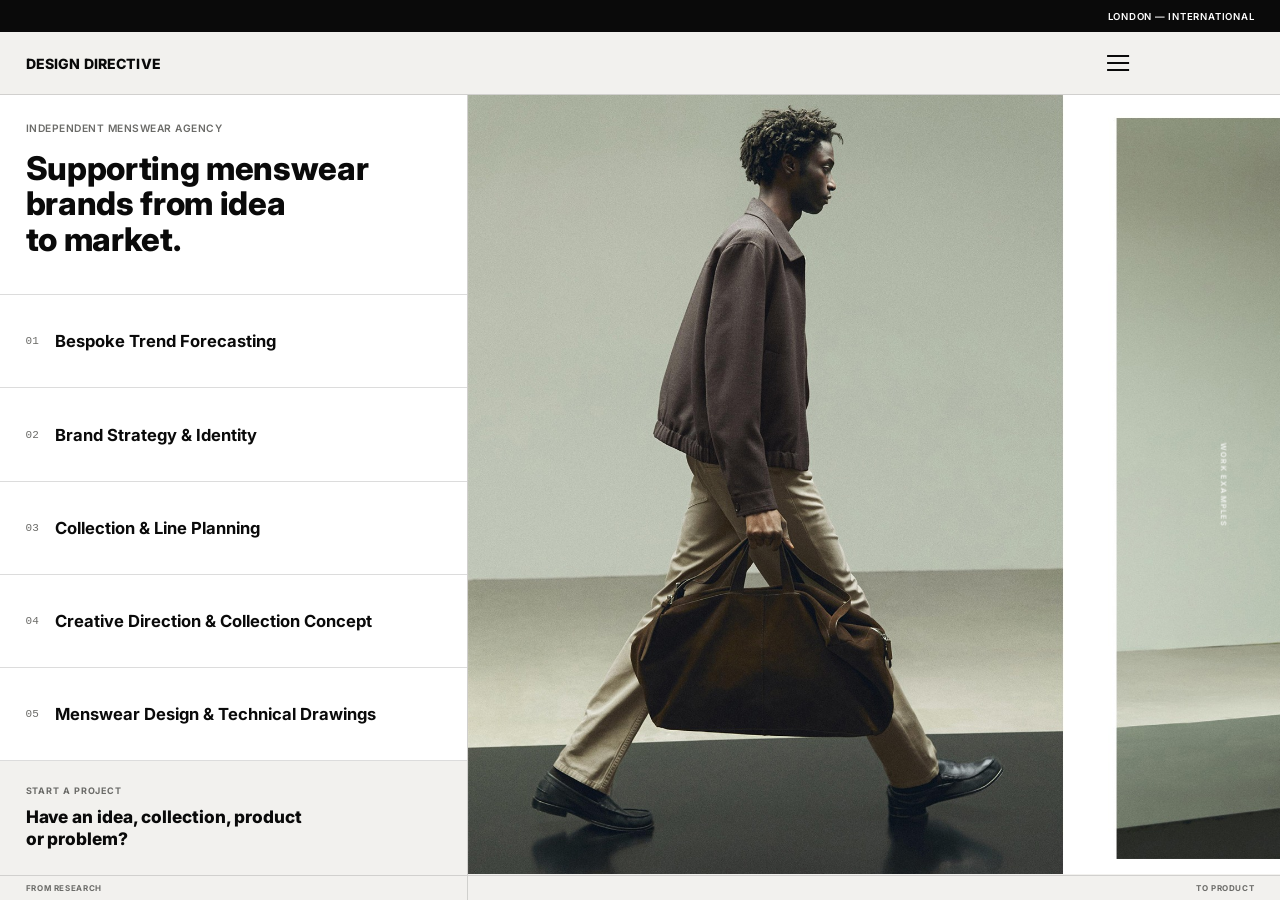
==== index.html @ 2911cc47 "Add files via upload" ====
<!DOCTYPE html>
<html lang="en" class="dd-home" style="--trend-head: 1.5vw; --trend-y: -40px; --trend-body: 1.05vw; --trend-kicker: 0.5vw; --trend-width: 58vw; --trend-x: 4vw;">
<head>
<meta charset="UTF-8">
<meta name="viewport" content="width=device-width, initial-scale=1.0">
<title>Design Directive — Independent Menswear Agency</title>
<meta name="description" content="Design Directive is an independent menswear agency offering bespoke trend forecasting, brand strategy, design and production support.">
<link rel="canonical" href="https://designdirective.studio/">
<link rel="preconnect" href="https://fonts.googleapis.com">
<link rel="preconnect" href="https://fonts.gstatic.com" crossorigin>
<link href="https://fonts.googleapis.com/css2?family=Inter:wght@400;500;600;700;800&display=swap" rel="stylesheet">
<link rel="stylesheet" href="/styles.css">
</head>
<body>

<div class="page">

  <div class="eyebrow-bar">
    <span></span>
    <span id="loc-label">London — International</span>
  </div>

  <header>
    <button type="button" class="brand" id="brand-home">Design Directive</button>
    <nav aria-label="Primary">
      <button class="nav-toggle" id="nav-toggle" type="button" aria-haspopup="true" aria-expanded="false" aria-controls="nav-menu" aria-label="Open menu">
        <span></span><span></span><span></span>
      </button>
      <div class="nav-menu" id="nav-menu">
        <ul>
          <li><a href="#work">Who?</a></li>
          <li><a href="#about">What?</a></li>
          <li><a href="#where">Where?</a></li>
          <li><a href="#when">When?</a></li>
        </ul>
      </div>
    </nav>
  </header>

  <section class="hero" id="top">
    <div class="hero-copy">
      <div class="hero-eyebrow">Independent Menswear Agency</div>
      <h1>Supporting menswear<br>brands from idea<br>to market.</h1>
      <div class="directive-list" id="directive-list" style="--d-row-h: 73px;">
        <div class="d-row" id="d-row-01" style="cursor:pointer;"><span class="d-num">01</span><span class="d-title">Bespoke Trend Forecasting</span></div>
        <div class="d-row" id="d-row-02" style="cursor:pointer;"><span class="d-num">02</span><span class="d-title">Brand Strategy &amp; Identity</span></div>
        <div class="d-row" id="d-row-03" style="cursor:pointer;"><span class="d-num">03</span><span class="d-title">Collection &amp; Line Planning</span></div>
        <div class="d-row" id="d-row-04" style="cursor:pointer;"><span class="d-num">04</span><span class="d-title">Creative Direction &amp; Collection Concept</span></div>
        <div class="d-row" id="d-row-05" style="cursor:pointer;"><span class="d-num">05</span><span class="d-title">Menswear Design &amp; Technical Drawings</span></div>
        <div class="d-row" id="d-row-06" style="cursor:pointer;"><span class="d-num">06</span><span class="d-title">Fabric &amp; Material Sourcing</span></div>
        <div class="d-row" id="d-row-07" style="cursor:pointer;"><span class="d-num">07</span><span class="d-title">Product Development &amp; Fittings</span></div>
        <div class="d-row" id="d-row-08" style="cursor:pointer;"><span class="d-num">08</span><span class="d-title">Factory &amp; Manufacturer Sourcing</span></div>
        <div class="d-row" id="d-row-09" style="cursor:pointer;"><span class="d-num">09</span><span class="d-title">Lookbook, Campaign &amp; Image Direction</span></div>
        <div class="d-row" id="d-row-10" style="cursor:pointer;"><span class="d-num">10</span><span class="d-title">Creative Network &amp; Specialist Teams</span></div>
        <div class="d-row" id="d-row-11" style="cursor:pointer;"><span class="d-num">11</span><span class="d-title">Retail, Wholesale &amp; Commercial Development</span></div>
      </div>
      <a class="hero-cta" href="/start-a-project/">
        <div class="cta-label">Start a project</div>
        <div class="cta-heading">Have an idea, collection, product<br>or problem?</div>
      </a>
    </div>

    <div class="hero-media" id="hero-media">
      <div class="trend-intro" id="trend-intro" aria-hidden="true">
        <div class="trend-copy" id="trend-copy">
          <div class="trend-kicker" id="trend-kicker" style="display:none;"></div>
          <div class="trend-head" id="trend-head" contenteditable="true" spellcheck="false">Market insight built around your brand.</div>
          <div class="trend-body" id="trend-body" contenteditable="true" spellcheck="false"><p>Bespoke trend and market direction developed specifically for your brand, customer and positioning. We identify what is emerging, what is commercially relevant and, importantly, what is right for you.</p><p>From colour, fabric and silhouette to product, graphics, styling and cultural shifts, we translate global movements into a focused point of view for your market.</p><p>Whether you need direction for a new season, validation of an existing idea or a clearer understanding of where your customer is heading, we turn research into actionable creative direction — helping you decide what to develop, what to ignore and where the opportunity lies.</p><p class="trend-lede">Not trends for everyone. Direction relevant to your brand.</p></div>
          <div class="trend-tags" id="trend-tags" style="display:none;"></div>
        </div>
        <div class="trend-visual" id="trend-visual" style="display:none;"></div>
      </div>
      <button class="trend-editor-toggle" id="trend-editor-toggle" type="button">Edit text</button>
      <div class="trend-editor" id="trend-editor">
        <label>Headline <input type="range" min="1.5" max="4" step=".05" value="2.55" data-css="--trend-head" data-unit="vw"><span class="v">1.5</span></label>
        <label>Body <input type="range" min=".75" max="2.2" step=".05" value="1.18" data-css="--trend-body" data-unit="vw"><span class="v">1.05</span></label>
        <label>Label <input type="range" min=".5" max="1.4" step=".05" value=".78" data-css="--trend-kicker" data-unit="vw"><span class="v">0.5</span></label>
        <label>Width <input type="range" min="28" max="58" step="1" value="46" data-css="--trend-width" data-unit="vw"><span class="v">58</span></label>
        <label>Move X <input type="range" min="1" max="16" step=".25" value="4" data-css="--trend-x" data-unit="vw"><span class="v">4</span></label>
        <label>Move Y <input type="range" min="-240" max="240" step="5" value="0" data-css="--trend-y" data-unit="px"><span class="v">-40</span></label>
      </div>
      <div class="cover-track" id="cover-track" style="transform: translateX(100%);">
        <img id="cover-img-a" alt="" draggable="false" src="[data-uri]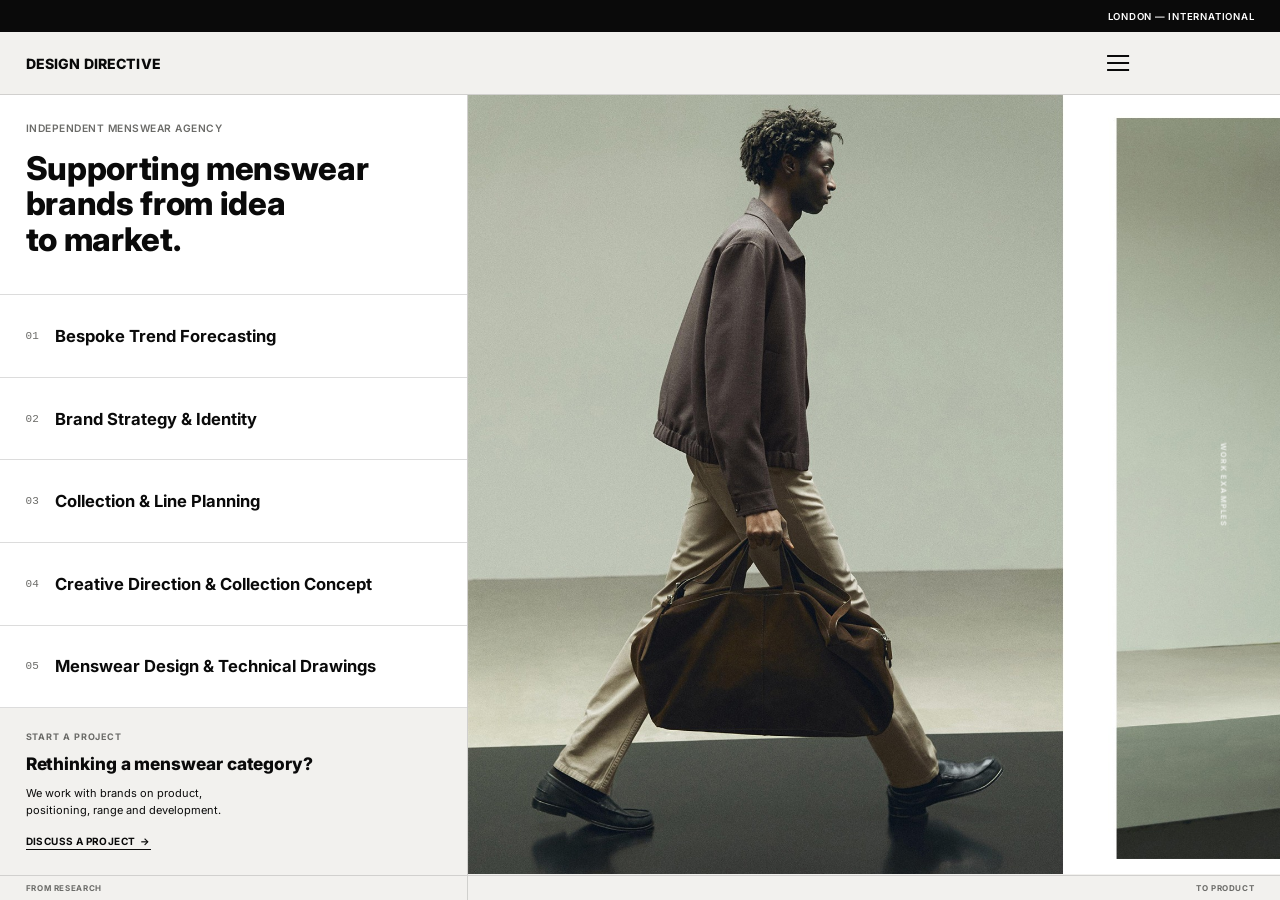
